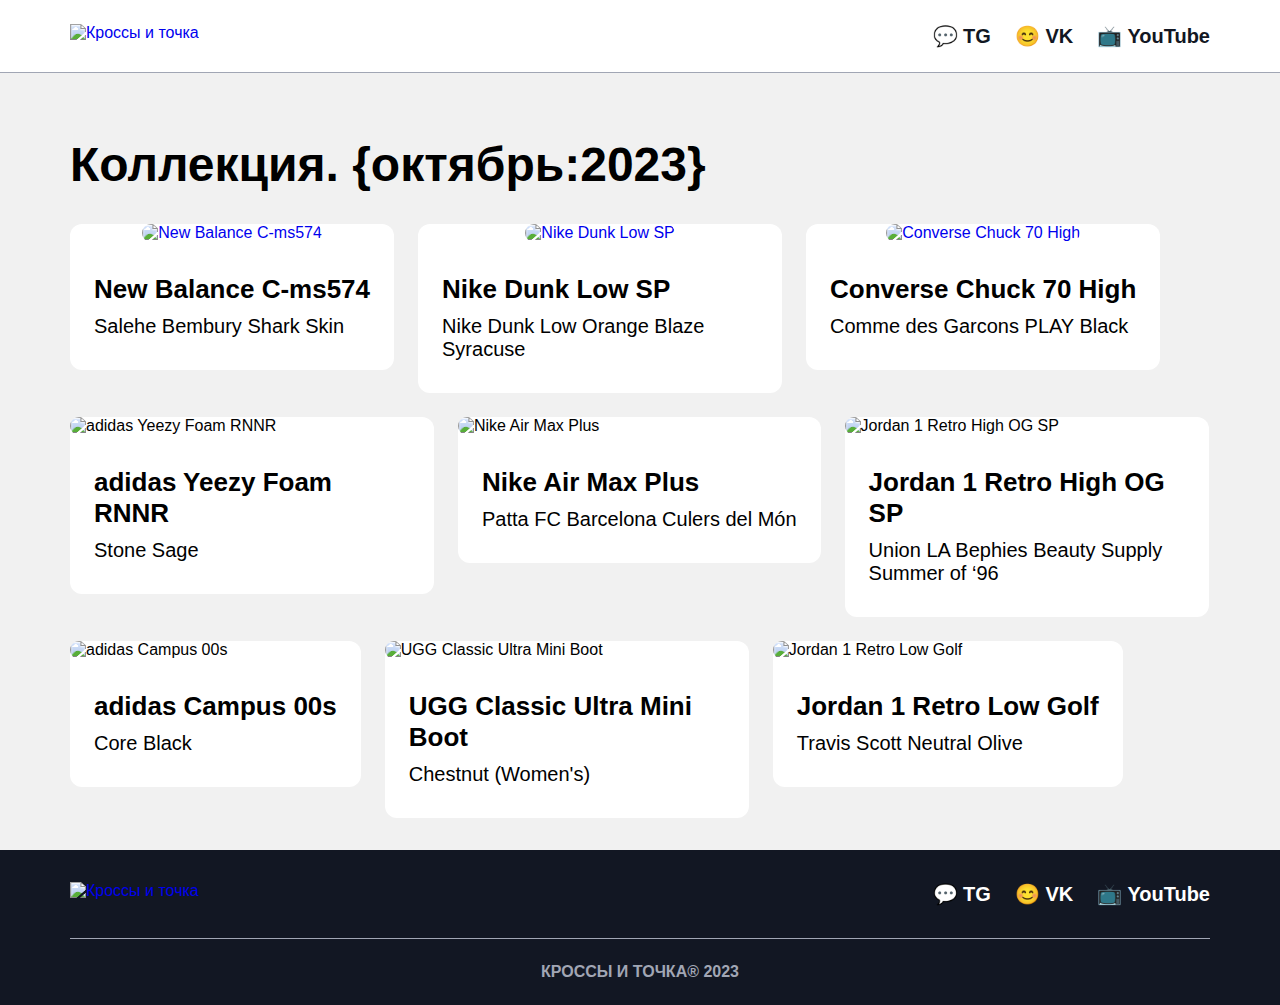
==== index.html @ 38985e5b "Add files via upload" ====
<!DOCTYPE html>
<html lang="en">
<head>
    <meta charset="UTF-8">
    <meta name="viewport" content="width=device-width, initial-scale=1.0">
    <title>Кроссы и точка</title>
    <link href="./style.css" rel="stylesheet" />
</head>
<body>
    <main>
        <header>
            <div class="header-container">
                <a href="/index.html" class="logo-link">
                    <img alt="Кроссы и точка" src="./images/logo.jpg" />
                </a>
                <nav>
                    <ul class="nav-list-head">
                        <li class="nav-item">
                            <a href="/" class="nav-link">💬 TG</a>
                        </li>
                        <li class="nav-item">
                            <a href="/" class="nav-link">😊 VK</a>
                        </li>
                        <li class="nav-item">
                            <a href="/" class="nav-link">📺 YouTube</a>
                        </li>
                    </ul>
                </nav>
            </div>
        </header>

        <div class="content">
            <h1 class="kolekcia">Коллекция. {октябрь:2023}</h1>
            <div class="sneakers">
                <div class="sneaker">
                   <a href="newbalance.html"><img alt="New Balance C-ms574" src="./images/sneaker__img1.jpg" class="sneaker-image"></a>
                    <div class="sneaker-info">
                        <h3>New Balance C-ms574</h3>
                        <p>Salehe Bembury Shark Skin</p>
                    </div>
                </div>
                <div class="sneaker">
                    <a href="nike.html"><img alt="Nike Dunk Low SP" src="./images/sneaker__img3.jpg" class="sneaker-image"></a>
                    <div class="sneaker-info">
                        <h3>Nike Dunk Low SP</h3>
                        <p>Nike Dunk Low Orange Blaze Syracuse</p>
                    </div>
                </div>
                <div class="sneaker">
                    <a href="converse.html"><img alt="Converse Chuck 70 High" src="./images/sneaker__img2.png" class="sneaker-image"></a>
                    <div class="sneaker-info">
                        <h3>Converse Chuck 70 High</h3>
                        <p>Comme des Garcons PLAY Black</p>
                    </div>
                </div>
                <div class="sneaker">
                    <img alt="adidas Yeezy Foam RNNR" src="./images/sneaker__img.png" class="sneaker-image"/>
                    <div class="sneaker-info">
                        <h3>adidas Yeezy Foam RNNR</h3>
                        <p>Stone Sage</p>
                    </div>
                </div>
                <div class="sneaker">
                    <img alt="Nike Air Max Plus" src="./images/image 3.png" class="sneaker-image" />
                    <div class="sneaker-info">
                        <h3>Nike Air Max Plus</h3>
                        <p>Patta FC Barcelona Culers del Món</p>
                    </div>
                </div>
                <div class="sneaker">
                    <img alt="Jordan 1 Retro High OG SP" src="./images/image 3 (1).png" class="sneaker-image" />
                    <div class="sneaker-info">
                        <h3>Jordan 1 Retro High OG SP</h3>
                        <p>Union LA Bephies Beauty Supply Summer of ‘96</p>
                    </div>
                </div>
                <div class="sneaker">
                    <img alt="adidas Campus 00s" src="./images/image 3 (2).png" class="sneaker-image" />
                    <div class="sneaker-info">
                        <h3>adidas Campus 00s</h3>
                        <p>Core Black</p>
                    </div>
                </div>
                <div class="sneaker">
                    <img alt="UGG Classic Ultra Mini Boot" src="./images/image 3 (4).png" class="sneaker-image" />
                    <div class="sneaker-info">
                        <h3>UGG Classic Ultra Mini Boot</h3>
                        <p>Chestnut (Women's)</p>
                    </div>
                </div>
                <div class="sneaker">
                    <img alt="Jordan 1 Retro Low Golf" src="./images/8.png" class="sneaker-image" />
                    <div class="sneaker-info">
                        <h3>Jordan 1 Retro Low Golf</h3>
                        <p>Travis Scott Neutral Olive</p>
                    </div>
                </div>
            </div>
        </div>
        <footer>
            <div class="footer-content">
                <a class="footer__logo-link" href="/index.html">
                    <img alt="Кроссы и точка" src="./images/logo-footer.svg" class="footer__logo-image" />
                </a>
                <nav>
                    <ul class="nav-list-foot">
                        <li class="nav-item">
                            <a href="/" class="nav-link">💬 TG</a>
                        </li>
                        <li class="nav-item">
                            <a href="/" class="nav-link">😊 VK</a>
                        </li>
                        <li class="nav-item">
                            <a href="/" class="nav-link">📺 YouTube</a>
                        </li>
                    </ul>
                </nav>
            </div>
            <div class="copyright">
                <p class="copyright-text">КРОССЫ И ТОЧКА® 2023</p>
            </div>
        </footer>
    </main> 
</body>
</html>
---- style.css ----
/* подключение локальный шрифтов на страницу */
@font-face {
    font-family: "Anonymous Pro";
    src: url(fonts/AnonymousPro-Regular.ttf);
    font-weight: 400;
    font-style: normal;
    display: swap;
}

@font-face {
    font-family: "Anonymous Pro";
    src: url(fonts/AnonymousPro-Bold.ttf);
    font-weight: 700;
    font-style: normal;
    display: swap;
}

* {
    box-sizing: border-box;
}

/* сброс стилей по умолчанию */
body,h2,h3,p,ul,li {
    margin: 0;
}
ul {
    list-style: none;
    padding: 0;
}
a {
    text-decoration: none;
}

/* задание шрифта всей странице */
body {
    font-family: "Anonymous Pro", sans-serif;
}

/* стили для главного контейнера */
main {
    display: flex;
    flex-direction: column;
    align-items: center;
    background: #F1F1F1;
}

/* стили для хедера(шапки) сайта */
header {
    display: flex;
    flex-direction: row;
    align-items: center;
    justify-content: center;
    width: 100%;
    border-bottom: 1px solid #A1A6B4;
    background: white;
}

.header-container {
    display: flex;
    justify-content: space-between;
    width: 100%;
    max-width: 1140px;
    margin: 24px 0 24px;
}

.logo-link {
    max-width: 215px;
}

/* стили для ссылок в хедере и футере */
nav {
    display: flex;
}

.nav-list-head {
    display: flex;
    align-items: center;
    width: 100%;
    gap: 24px;
}
.nav-list-foot {
    display: flex;
    align-items: center;
    gap: 24px;
}
.nav-item {
    display: inline;
}

.nav-link {
    color: #121723;
    font-size: 20px;
    font-weight: 700;
}

/* стили для  */
.content {
    margin: 32px 0;
    max-width: 1140px;
}

h1 {
    font-size: 48px;
}

/* стили для контейнера кроссовок */
.sneakers {
    display: flex;
    flex-wrap: wrap;
    gap: 24px;
    margin: 32px 0 0;
}

/* стили для карточки кроссовок */
.sneaker {
    display: flex;
    flex-direction: column;
    align-items: center;
    max-width: 364px;
    height: 100%;
    border-radius: 12px;
    background: white;
    transition: ease-out 200ms;;
}

.sneaker-image {
    width: 100%;
    border-radius: 12px;
}

.sneaker-info {
    display: flex;
    flex-direction: column;
    align-items: flex-start;
    gap: 10px;
    width: 100%;
    padding: 32px 24px;
}

h3 {
    font-size: 26px;
}

p {
    font-size: 20px;
}

footer {
    width: 100%;
    display: flex;
    flex-direction: column;
    align-items: center;
    background: #121723;
}

/* стили для футера */
.footer-content {
    display: flex;
    justify-content: space-between;
    width: 100%;
    max-width: 1140px;
    margin: 32px 0;
}

.footer__logo-link {
    max-width: 300px;
    width: 100%;
}

footer .nav-link {
    color: white;
}

.copyright {
    display: flex;
    align-items: center;
    justify-content: center;
    width: 100%;
    max-width: 1140px;
    border-top: 1px solid #A1A6B4;
}
.kolekcia{
    display: flex;
}
.copyright-text {
    color: #A1A6B4;
    font-size: 16px;
    font-weight: 700;
    margin: 24px 0;
}
.sneaker:hover {
    box-shadow: 3px 3px 13px 0px rgba(0, 0, 0, 0.25);
    transform: translatey(-10px)
}
@media screen and (max-width: 591px){
    .header-container{
        flex-direction: column;
        margin: 24px 16px;
        column-gap: 24px;
    }
    .logo-link{
        margin: 24px auto;
        column-gap: 24px;
    }
    .nav-list-head{
        margin: 0 auto;
        justify-content: space-between;
        padding: 0px 24px;
    }
    .kolekcia{
        margin: 0px auto;
        display: flex;
        width: 375px;
    }
    .content{
        margin: 36px auto ;
    }
    .main{
        margin: 0 auto;
    }
    .sneaker{
        margin: 0 auto;
    }
    .footer-content{
        flex-direction: column;
    }
    .footer__logo-link{
        margin: 32px auto;
    }
    .nav-list-foot{
        margin: 0 auto;
        justify-content: space-between;
        padding: 0px 24px;
    }
    .copyright{
        width: 300px;
        display: flex;
    }
    .footer{
        flex-direction: column;
        margin: 0 auto;
    }
}
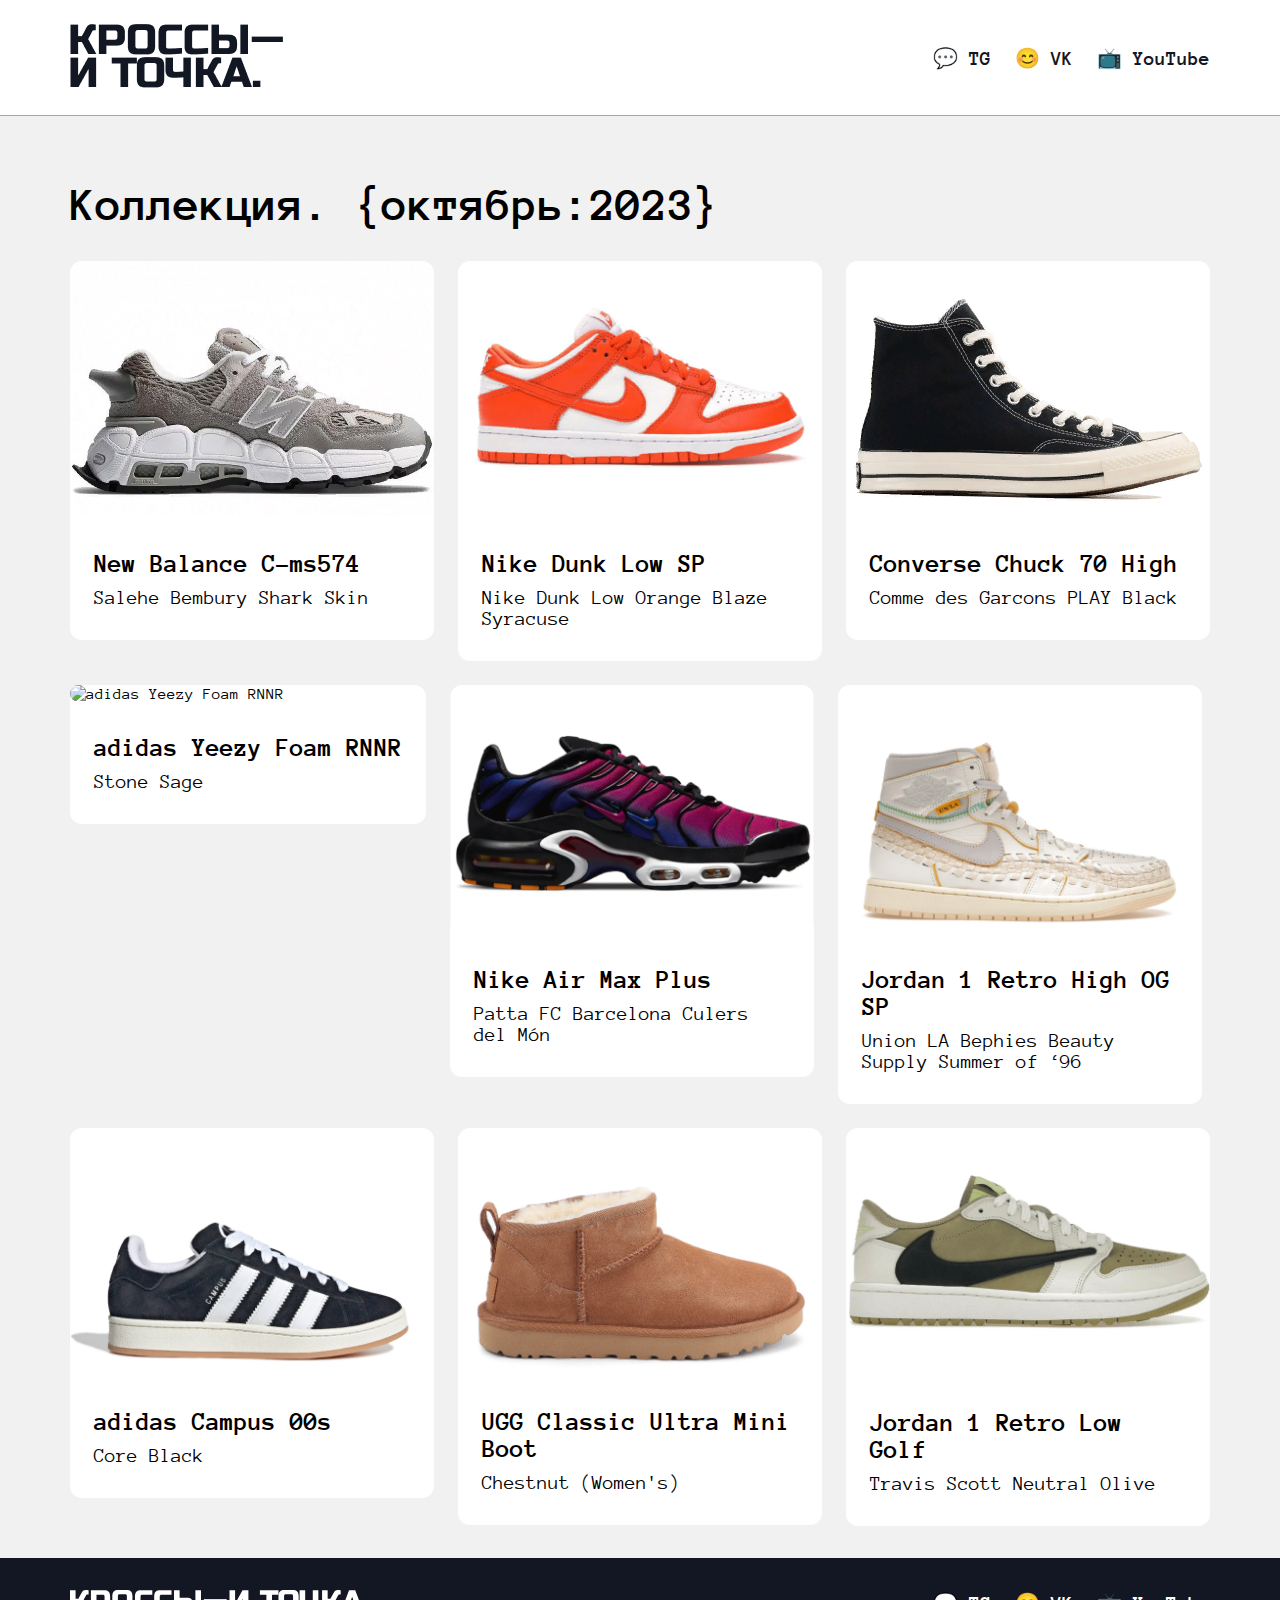
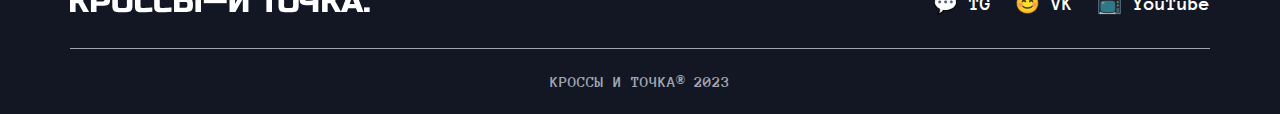
==== commit 7e402929: "Update index.html" ====
--- a/index.html
+++ b/index.html
@@ -54,7 +54,7 @@
                     </div>
                 </div>
                 <div class="sneaker">
-                    <img alt="adidas Yeezy Foam RNNR" src="./images/sneaker__img.png" class="sneaker-image"/>
+                    <img alt="adidas Yeezy Foam RNNR" src="./images/adidas Yeezy Foam RNNR.jpg" class="sneaker-image"/>
                     <div class="sneaker-info">
                         <h3>adidas Yeezy Foam RNNR</h3>
                         <p>Stone Sage</p>
@@ -122,4 +122,4 @@
         </footer>
     </main> 
 </body>
-</html>+</html>
--- a/style.css
+++ b/style.css
@@ -240,4 +240,4 @@
         flex-direction: column;
         margin: 0 auto;
     }
-}+}
